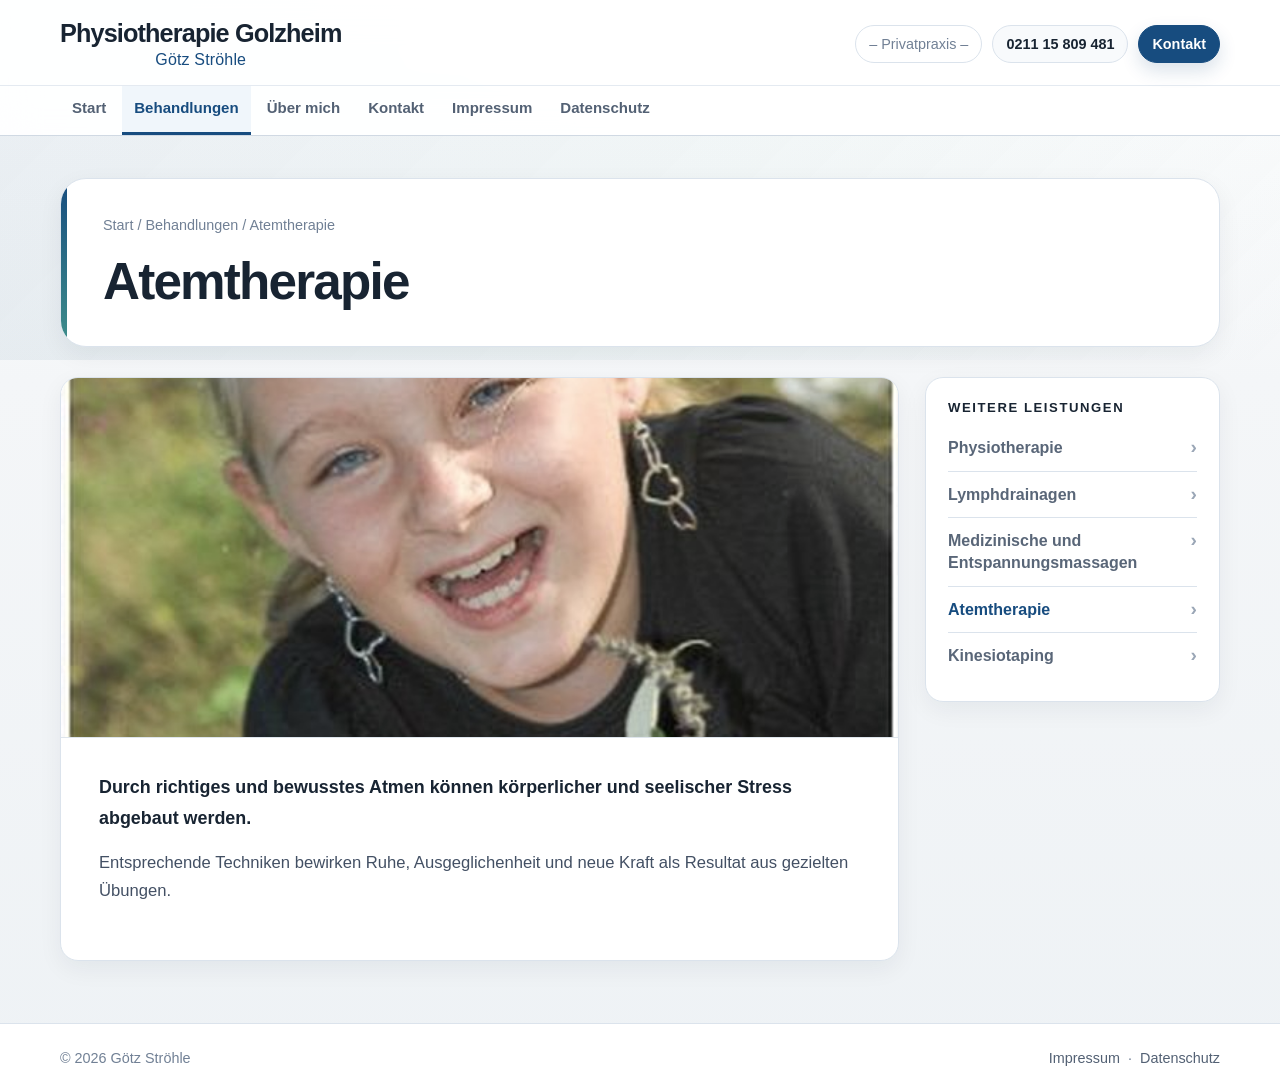
==== atemtherapie.html @ 7fd33837 "init" ====
<!doctype html>
<html lang="de">
<head>
<meta charset="utf-8">
<meta name="viewport" content="width=device-width, initial-scale=1">
<title>Atemtherapie · Physiotherapie Golzheim</title>
<meta name="description" content="Physiotherapie Golzheim – Privatpraxis Götz Ströhle in Düsseldorf-Golzheim">
<link rel="icon" href="assets/img/favicon.svg" type="image/svg+xml">
<link rel="stylesheet" href="assets/css/style.css">
</head>
<body>
<a class="skip-link" href="#content">Zum Inhalt springen</a>
<div class="page-shell">
<header class="site-header">
<div class="brand-row">
<a class="brand" href="index.html" aria-label="Physiotherapie Golzheim Startseite">
<span>Physiotherapie Golzheim</span>
<strong>Götz Ströhle</strong>
</a>
<div class="header-actions">
<span class="header-note">– Privatpraxis –</span>
<a class="header-phone" href="tel:+4921115809481">0211 15 809 481</a>
<a class="header-cta" href="kontakt.html">Kontakt</a>
</div>
</div>
<button class="nav-toggle" type="button" aria-expanded="false" aria-controls="site-nav">Menü</button>
<nav id="site-nav" class="site-nav" aria-label="Hauptnavigation">
<ul><li><a href="index.html">Start</a></li><li class="has-sub"><a class="active" href="behandlungen.html">Behandlungen</a><div class="subnav"><a href="physiotherapie.html">Physiotherapie</a><a href="lymphdrainagen.html">Lymphdrainagen</a><a href="massagen.html">Medizinische und Entspannungsmassagen</a><a href="atemtherapie.html">Atemtherapie</a><a href="kinesiotaping.html">Kinesiotaping</a></div></li><li><a href="ueber-mich.html">Über mich</a></li><li><a href="kontakt.html">Kontakt</a></li><li><a href="impressum.html">Impressum</a></li><li><a href="datenschutz.html">Datenschutz</a></li></ul>
</nav>
</header>
<main id="content">

<section class="page-title compact">
<p class="breadcrumb"><a href="index.html">Start</a> / <a href="behandlungen.html">Behandlungen</a> / Atemtherapie</p>
<h1>Atemtherapie</h1>
</section>
<div class="content-layout">
<article class="article-card">
<img class="article-image" src="assets/img/atem.jpg" alt="Atemtherapie">
<div class="article-copy"><p>Durch richtiges und bewusstes Atmen können körperlicher und seelischer Stress abgebaut werden.</p><p>Entsprechende Techniken bewirken Ruhe, Ausgeglichenheit und neue Kraft als Resultat aus gezielten Übungen.</p></div>
</article>
<aside class="side-card"><h2>Weitere Leistungen</h2><ul><li><a class="" href="physiotherapie.html">Physiotherapie</a></li><li><a class="" href="lymphdrainagen.html">Lymphdrainagen</a></li><li><a class="" href="massagen.html">Medizinische und Entspannungsmassagen</a></li><li><a class="active" href="atemtherapie.html">Atemtherapie</a></li><li><a class="" href="kinesiotaping.html">Kinesiotaping</a></li></ul></aside>
</div>

</main>
<footer class="site-footer">
<p>© 2026 Götz Ströhle</p>
<p><a href="impressum.html">Impressum</a><span>·</span><a href="datenschutz.html">Datenschutz</a></p>
</footer>
</div>
<script src="assets/js/main.js"></script>
</body>
</html>
---- assets/css/style.css ----
:root{
--ink:#182432;
--text:#435064;
--muted:#718095;
--line:#dbe3ec;
--line-strong:#c5d0dd;
--bg:#f4f6f8;
--surface:#ffffff;
--surface-soft:#f8fafc;
--blue:#174c7f;
--blue-2:#27699f;
--blue-soft:#e7f0f8;
--teal:#3f8f8b;
--teal-soft:#e7f4f2;
--radius:18px;
--radius-lg:26px;
--shadow:0 18px 48px rgba(20,38,58,.08);
--shadow-sm:0 8px 24px rgba(20,38,58,.06);
--wrap:1160px;
}
*{box-sizing:border-box}
html{scroll-behavior:smooth}
body{margin:0;font-family:-apple-system,BlinkMacSystemFont,"Segoe UI",Roboto,Arial,sans-serif;color:var(--text);background:linear-gradient(180deg,#ffffff 0,#f4f6f8 380px,#eef2f5 100%);line-height:1.7;-webkit-font-smoothing:antialiased;text-rendering:optimizeLegibility}
body::before{content:"";position:fixed;inset:0 0 auto;height:360px;background:linear-gradient(135deg,rgba(23,76,127,.08),rgba(63,143,139,.05) 55%,transparent);z-index:-1;pointer-events:none}
a{color:var(--blue);text-decoration:none}
a:hover{text-decoration:underline;text-underline-offset:4px}
img{display:block;max-width:100%;height:auto}
.skip-link{position:absolute;left:-999px;top:14px;background:#fff;color:var(--blue);padding:10px 14px;border:1px solid var(--line);border-radius:12px;box-shadow:var(--shadow-sm);z-index:100}
.skip-link:focus{left:14px}
.page-shell{min-height:100vh;display:flex;flex-direction:column}
.site-header{position:sticky;top:0;z-index:50;background:rgba(255,255,255,.94);border-bottom:1px solid rgba(197,208,221,.8);backdrop-filter:blur(18px)}
.brand-row{width:min(var(--wrap),calc(100% - 40px));margin:0 auto;display:flex;align-items:center;justify-content:space-between;gap:28px;padding:20px 0 16px}
.brand{display:grid;grid-template-columns:48px auto;grid-template-rows:auto auto;column-gap:14px;align-items:center;color:var(--ink);text-decoration:none;min-width:0}
.brand:hover{text-decoration:none}
.brand::before{content:"";grid-row:1/3;width:48px;height:48px;border:1px solid #c7d9e8;border-radius:14px;background:linear-gradient(180deg,#fff,#eef6fb);box-shadow:inset 0 0 0 6px #f7fbfd,0 6px 18px rgba(23,76,127,.10)}
.brand::after{content:"+";grid-column:1;grid-row:1/3;place-self:center;color:var(--blue);font-weight:700;font-size:26px;line-height:1}
.brand span{grid-column:2;color:var(--ink);font-size:clamp(1.18rem,2.2vw,1.58rem);line-height:1.05;font-weight:750;letter-spacing:-.035em;white-space:nowrap;overflow:hidden;text-overflow:ellipsis}
.brand strong{grid-column:2;color:var(--blue);font-size:1rem;line-height:1.2;font-weight:500;letter-spacing:.01em}
.header-actions{display:flex;align-items:center;justify-content:flex-end;gap:10px;white-space:nowrap}
.header-note,.header-phone,.header-cta{display:inline-flex;align-items:center;min-height:38px;border-radius:999px;padding:8px 13px;font-size:.9rem;line-height:1;border:1px solid var(--line);background:#fff;color:var(--muted)}
.header-phone{color:var(--ink);font-weight:650;background:var(--surface-soft)}
.header-cta{background:var(--blue);border-color:var(--blue);color:#fff;font-weight:700;box-shadow:0 8px 18px rgba(23,76,127,.16)}
.header-cta:hover{text-decoration:none;background:#123f6a}
.nav-toggle{display:none;border:1px solid var(--line-strong);background:#fff;color:var(--ink);border-radius:12px;padding:10px 13px;font:inherit;font-weight:700;line-height:1}
.site-nav{border-top:1px solid rgba(219,227,236,.75)}
.site-nav ul{width:min(var(--wrap),calc(100% - 40px));margin:0 auto;display:flex;align-items:center;gap:4px;list-style:none;padding:0}
.site-nav li{position:relative}
.site-nav a{display:block;padding:13px 12px 15px;color:#536174;text-decoration:none;font-size:.94rem;font-weight:650;line-height:1.2;border-bottom:3px solid transparent;transition:background .16s ease,color .16s ease,border-color .16s ease}
.site-nav a:hover,.site-nav a.active{color:var(--blue);border-bottom-color:var(--blue);background:rgba(231,240,248,.6);text-decoration:none}
.subnav{position:absolute;left:0;top:100%;min-width:315px;background:#fff;border:1px solid var(--line);border-radius:0 0 16px 16px;box-shadow:var(--shadow);opacity:0;pointer-events:none;transform:translateY(8px);transition:.16s ease;overflow:hidden}
.has-sub:hover .subnav,.has-sub:focus-within .subnav{opacity:1;pointer-events:auto;transform:translateY(0)}
.subnav a{border-bottom:0;padding:12px 16px;color:#536174;background:#fff;font-size:.93rem}
.subnav a+a{border-top:1px solid var(--line)}
.subnav a:hover{background:var(--surface-soft);color:var(--blue)}
main{flex:1;width:min(var(--wrap),calc(100% - 40px));margin:0 auto;padding:42px 0 62px}
h1,h2,h3{margin:0;color:var(--ink);font-weight:740;line-height:1.15;letter-spacing:-.035em}
h1{font-size:clamp(2.25rem,4.7vw,4.3rem)}
h2{font-size:clamp(1.55rem,2.8vw,2.45rem)}
h3{font-size:1.15rem}
p{margin:0 0 1rem}
.eyebrow{display:inline-flex;align-items:center;gap:10px;margin:0 0 14px;color:var(--teal);font-size:.78rem;font-weight:780;letter-spacing:.13em;text-transform:uppercase}
.eyebrow::before{content:"";width:34px;height:1px;background:var(--teal)}
.hero{display:grid;grid-template-columns:minmax(0,.88fr) minmax(420px,1fr);gap:0;align-items:stretch;overflow:hidden;background:var(--surface);border:1px solid var(--line);border-radius:var(--radius-lg);box-shadow:var(--shadow)}
.hero-image{order:2;min-height:520px;position:relative;overflow:hidden;border-left:1px solid var(--line)}
.hero-image::after{content:"";position:absolute;inset:0;background:linear-gradient(90deg,rgba(255,255,255,.18),rgba(255,255,255,0) 38%),linear-gradient(0deg,rgba(24,36,50,.08),rgba(24,36,50,0) 55%)}
.hero-image img{width:100%;height:100%;object-fit:cover;filter:saturate(.82) contrast(1.02)}
.hero-content{order:1;display:flex;flex-direction:column;justify-content:center;padding:62px 52px;background:linear-gradient(180deg,#ffffff,var(--surface-soft))}
.hero h1{max-width:620px;margin-bottom:20px;color:#102235}
.hero p:not(.eyebrow){max-width:600px;color:#4f5d6f;font-size:1.09rem;margin-bottom:28px}
.hero-actions,.button-row,.vcard-actions{display:flex;flex-wrap:wrap;gap:12px;align-items:center}
.button{display:inline-flex;align-items:center;justify-content:center;min-height:46px;padding:12px 18px;border-radius:12px;border:1px solid var(--line-strong);font-weight:720;line-height:1.2;text-decoration:none;transition:transform .16s ease,box-shadow .16s ease,background .16s ease,border-color .16s ease}
.button:hover{text-decoration:none;transform:translateY(-1px)}
.button.primary{background:var(--blue);border-color:var(--blue);color:#fff;box-shadow:0 10px 22px rgba(23,76,127,.16)}
.button.primary:hover{background:#123f6a}
.button.secondary{background:#fff;color:var(--blue)}
.button.secondary:hover{background:var(--blue-soft);border-color:#bdd0e3}
.section{margin-top:56px;padding-top:52px;border-top:1px solid var(--line)}
.intro-grid{display:grid;grid-template-columns:1fr .85fr;gap:64px;align-items:start}
.intro-grid h2{max-width:720px}
.intro-grid p:last-child{color:var(--text);font-size:1.05rem;margin-top:8px;border-left:3px solid var(--teal);padding-left:22px}
.service-grid{display:grid;grid-template-columns:repeat(3,minmax(0,1fr));gap:18px;margin-top:28px}
.service-grid.large{margin-top:0}
.service-card{position:relative;display:grid;grid-template-rows:160px auto;min-height:252px;background:#fff;border:1px solid var(--line);border-radius:var(--radius);overflow:hidden;color:var(--ink);text-decoration:none;box-shadow:0 1px 0 rgba(255,255,255,.8);transition:transform .16s ease,box-shadow .16s ease,border-color .16s ease}
.service-card:hover{text-decoration:none;transform:translateY(-3px);box-shadow:var(--shadow-sm);border-color:#bfd0df}
.service-card img{width:100%;height:100%;object-fit:cover;filter:saturate(.78) contrast(1.02);border-bottom:1px solid var(--line);transition:filter .16s ease}
.service-card:hover img{filter:saturate(.95) contrast(1.04)}
.service-card span{display:flex;align-items:flex-start;min-height:92px;padding:22px 46px 22px 22px;color:var(--ink);font-weight:760;font-size:1.02rem;line-height:1.25;letter-spacing:-.01em}
.service-card::after{content:"→";position:absolute;right:18px;bottom:18px;width:28px;height:28px;border-radius:50%;display:grid;place-items:center;background:var(--blue-soft);color:var(--blue);font-weight:800}
.split-panel{display:grid;grid-template-columns:minmax(0,1fr) auto;align-items:center;gap:30px;margin-top:56px;padding:34px;border:1px solid var(--line);border-radius:var(--radius-lg);background:linear-gradient(135deg,#f8fbfc 0,#eef7f5 100%);box-shadow:var(--shadow-sm)}
.split-panel .eyebrow{color:var(--blue)}
.split-panel .eyebrow::before{background:var(--blue)}
.split-panel h2{margin-bottom:12px;font-size:clamp(1.45rem,2.4vw,2.15rem)}
.split-panel p:last-child{max-width:760px;color:#4f5d6f;margin:0}
.page-title{position:relative;overflow:hidden;margin-bottom:30px;padding:42px 42px;border:1px solid var(--line);border-radius:var(--radius-lg);background:#fff;box-shadow:var(--shadow-sm)}
.page-title::before{content:"";position:absolute;left:0;top:0;bottom:0;width:6px;background:linear-gradient(180deg,var(--blue),var(--teal))}
.page-title.compact{padding-top:34px;padding-bottom:34px}
.page-title h1{max-width:940px;font-size:clamp(2rem,4vw,3.5rem)}
.page-title p:not(.eyebrow):not(.breadcrumb){max-width:780px;margin:18px 0 0;color:var(--text);font-size:1.04rem}
.breadcrumb{margin:0 0 16px;color:var(--muted);font-size:.9rem}
.breadcrumb a{color:var(--muted)}
.content-layout{display:grid;grid-template-columns:minmax(0,1fr) 295px;gap:26px;align-items:start}
.article-card,.side-card,.portrait-card,.qualification-card,.contact-card,.map-card,.legal-card,.vcard{background:#fff;border:1px solid var(--line);border-radius:var(--radius);box-shadow:var(--shadow-sm)}
.article-card{overflow:hidden}
.article-image{width:100%;height:360px;object-fit:cover;filter:saturate(.78) contrast(1.02);border-bottom:1px solid var(--line)}
.article-copy{padding:34px 38px 38px;color:var(--text);font-size:1.04rem}
.article-copy p{max-width:820px}
.article-copy p:first-child{color:var(--ink);font-size:1.12rem;font-weight:640}
.side-card{padding:22px;position:sticky;top:132px;background:#fff}
.side-card h2{margin-bottom:10px;color:var(--ink);font-size:.82rem;letter-spacing:.12em;text-transform:uppercase}
.side-card ul{list-style:none;margin:0;padding:0}
.side-card li+li{border-top:1px solid var(--line)}
.side-card a{display:flex;justify-content:space-between;gap:14px;padding:12px 0;color:#596678;text-decoration:none;font-weight:620;line-height:1.35}
.side-card a::after{content:"›";color:#9aa6b6;font-size:1.2rem;line-height:1}
.side-card a.active,.side-card a:hover{color:var(--blue)}
.about-layout{display:grid;grid-template-columns:300px minmax(0,1fr);gap:28px;align-items:start}
.portrait-card{overflow:hidden;background:#fff;text-align:center}
.portrait-card img{width:100%;aspect-ratio:4/5;object-fit:cover;filter:saturate(.78) contrast(1.02);border-bottom:1px solid var(--line)}
.portrait-card p{padding:18px 20px 20px;margin:0;color:var(--text);font-weight:650}
.qualification-card{padding:32px 34px}
.check-list{list-style:none;margin:0;padding:0;display:grid;grid-template-columns:repeat(2,minmax(0,1fr));gap:12px 24px}
.check-list li{position:relative;padding-left:30px;color:var(--text);line-height:1.5}
.check-list li::before{content:"";position:absolute;left:0;top:.4em;width:17px;height:17px;border-radius:50%;background:var(--teal-soft);border:1px solid #bdd8d5}
.check-list li::after{content:"";position:absolute;left:5px;top:calc(.4em + 5px);width:7px;height:4px;border-left:2px solid var(--teal);border-bottom:2px solid var(--teal);transform:rotate(-45deg)}
.contact-layout{display:grid;grid-template-columns:1fr .85fr;gap:24px}
.contact-card{display:grid;grid-template-columns:62px minmax(0,1fr);gap:22px;padding:32px;background:#fff}
.contact-icon{width:62px;height:62px;border-radius:16px;background:var(--blue-soft);border:1px solid #bdd0e3;color:var(--blue);display:grid;place-items:center;font-size:1.45rem;font-weight:700}
.contact-card h2,.map-card h2{margin-bottom:12px;font-size:1.18rem;letter-spacing:-.01em}
.contact-card p{color:var(--text)}
.map-card{position:relative;overflow:hidden;padding:32px;background:linear-gradient(135deg,#123f6a,#1f5f92);color:#e8f2fa;min-height:260px}
.map-card::after{content:"";position:absolute;right:22px;bottom:22px;width:118px;height:118px;border-radius:50%;border:1px solid rgba(255,255,255,.22);box-shadow:0 0 0 20px rgba(255,255,255,.04),0 0 0 42px rgba(255,255,255,.025)}
.map-card h2{color:#fff;position:relative;z-index:1}
.map-card p{color:#dbeaf5;position:relative;z-index:1}
.map-card .button{position:relative;z-index:1;background:#fff;color:var(--blue);border-color:#fff}
.legal-card{max-width:920px;margin:0 auto;padding:38px 42px;color:var(--text)}
.legal-card h2{font-size:1.18rem;margin:30px 0 10px;color:var(--ink);letter-spacing:-.01em}
.legal-card h2:first-child{margin-top:0}
.legal-card p{max-width:780px}
.small-note{margin-top:28px;padding-top:18px;border-top:1px solid var(--line);font-size:.92rem;color:var(--muted)!important}
.vcard-page{min-height:680px;display:grid;place-items:center;padding:36px;background:linear-gradient(135deg,#f7fafc,#eaf2f7);border:1px solid var(--line);border-radius:var(--radius-lg)}
.vcard{width:min(560px,100%);padding:42px;text-align:center;box-shadow:var(--shadow)}
.vcard .eyebrow{justify-content:center;color:var(--teal)}
.vcard .eyebrow::before{display:none}
.vcard h1{font-size:clamp(2.3rem,6vw,4rem);margin-bottom:12px}
.vcard-subtitle{color:var(--blue);font-weight:720;margin-bottom:18px}
.vcard-actions{justify-content:center;margin:26px 0 18px}
.back-link{display:inline-flex;margin-top:8px;color:var(--muted);font-weight:650}
.site-footer{border-top:1px solid var(--line);background:#fff}
.site-footer{display:flex;align-items:center;justify-content:space-between;gap:18px;width:100%;padding:22px max(20px,calc((100% - var(--wrap))/2));color:var(--muted);font-size:.9rem}
.site-footer p{display:flex;gap:8px;align-items:center;margin:0}
.site-footer a{color:#536174}
@media (max-width:1040px){
.brand-row{align-items:flex-start}
.header-actions{flex-wrap:wrap}
.hero{grid-template-columns:1fr}
.hero-image{order:1;min-height:340px;border-left:0;border-bottom:1px solid var(--line)}
.hero-content{order:2;padding:44px 38px}
.intro-grid,.content-layout,.about-layout,.contact-layout{grid-template-columns:1fr}
.side-card{position:static}
.service-grid{grid-template-columns:repeat(2,minmax(0,1fr))}
.article-image{height:300px}
.check-list{grid-template-columns:1fr}
}
@media (max-width:760px){
body{background:#f4f6f8}
.brand-row{width:calc(100% - 32px);padding:16px 0 12px;display:grid;grid-template-columns:1fr auto;gap:14px;align-items:center}
.brand{grid-template-columns:42px auto}
.brand::before{width:42px;height:42px;border-radius:12px}
.brand::after{font-size:24px}
.brand span{white-space:normal;font-size:1.15rem}
.header-actions{display:none}
.nav-toggle{display:inline-flex;justify-self:end}
.site-nav{display:none;border-top:1px solid var(--line)}
.site-nav.open{display:block}
.site-nav ul{width:calc(100% - 32px);display:block;padding:8px 0 12px}
.site-nav a{border-bottom:0;border-left:3px solid transparent;border-radius:8px;padding:12px 10px}
.site-nav a:hover,.site-nav a.active{border-left-color:var(--blue);border-bottom-color:transparent}
.subnav{position:static;opacity:1;pointer-events:auto;transform:none;min-width:0;border:0;border-left:1px solid var(--line);border-radius:0;box-shadow:none;margin-left:18px;background:transparent;overflow:visible}
.subnav a{background:transparent;border-top:0;padding:10px 12px;font-size:.9rem}
main{width:calc(100% - 32px);padding:28px 0 44px}
.hero{border-radius:20px}
.hero-image{min-height:240px}
.hero-content{padding:34px 24px}
.hero p:not(.eyebrow){font-size:1rem}
h1{font-size:2.25rem}
.section{margin-top:42px;padding-top:38px}
.intro-grid{gap:18px}
.intro-grid p:last-child{padding-left:16px}
.service-grid{grid-template-columns:1fr;gap:14px}
.service-card{grid-template-rows:150px auto;min-height:232px}
.split-panel{grid-template-columns:1fr;padding:26px;border-radius:20px;margin-top:42px}
.page-title{padding:30px 24px;border-radius:20px}
.article-copy,.qualification-card,.contact-card,.map-card,.legal-card,.vcard{padding:26px 24px}
.contact-card{grid-template-columns:1fr}
.contact-icon{width:54px;height:54px}
.button{width:100%}
.hero-actions .button,.button-row .button,.vcard-actions .button{width:100%}
.site-footer{display:block;padding:22px 16px}
.site-footer p+p{margin-top:8px}
}
@media (max-width:420px){
main{width:calc(100% - 24px)}
.brand-row,.site-nav ul{width:calc(100% - 24px)}
.hero-content{padding:30px 20px}
.service-card span{padding-right:40px}
}

/* Anpassung: Header ohne Logo-/Icon-Marke, nur typografische Praxisbezeichnung */
.brand{
  display:flex;
  flex-direction:column;
  gap:3px;
  padding:0;
}
.brand::before,
.brand::after{
  content:none !important;
  display:none !important;
}
.brand span,
.brand strong{
  grid-column:auto;
}
@media (max-width: 760px){
  .brand{
    display:flex;
    flex-direction:column;
    gap:2px;
  }
}

/* Anpassung: Behandlungsbezeichnungen direkt auf den Kacheln */
.service-card{
  display:block;
  min-height:270px;
  border-radius:22px;
  background:#102f4d;
  isolation:isolate;
}
.service-card img{
  position:absolute;
  inset:0;
  width:100%;
  height:100%;
  object-fit:cover;
  border-bottom:0;
  filter:saturate(.78) contrast(1.04) brightness(.88);
}
.service-card::before{
  content:"";
  position:absolute;
  inset:0;
  z-index:1;
  background:linear-gradient(180deg,rgba(12,31,48,.08) 0%,rgba(12,31,48,.26) 42%,rgba(12,31,48,.82) 100%);
  pointer-events:none;
}
.service-card span{
  position:absolute;
  left:22px;
  right:62px;
  bottom:22px;
  z-index:2;
  display:block;
  min-height:0;
  padding:0;
  color:#fff;
  font-size:1.1rem;
  font-weight:780;
  line-height:1.22;
  letter-spacing:-.015em;
  text-shadow:0 2px 14px rgba(0,0,0,.34);
}
.service-card::after{
  z-index:2;
  right:20px;
  bottom:20px;
  background:rgba(255,255,255,.16);
  border:1px solid rgba(255,255,255,.35);
  color:#fff;
  backdrop-filter:blur(10px);
}
.service-card:hover img{
  filter:saturate(.9) contrast(1.05) brightness(.92);
}
@media (max-width:760px){
  .service-card{
    min-height:230px;
  }
  .service-card span{
    left:20px;
    right:58px;
    bottom:20px;
    font-size:1.05rem;
  }
}
@media (max-width:420px){
  .service-card span{
    padding:0;
    right:56px;
  }
}
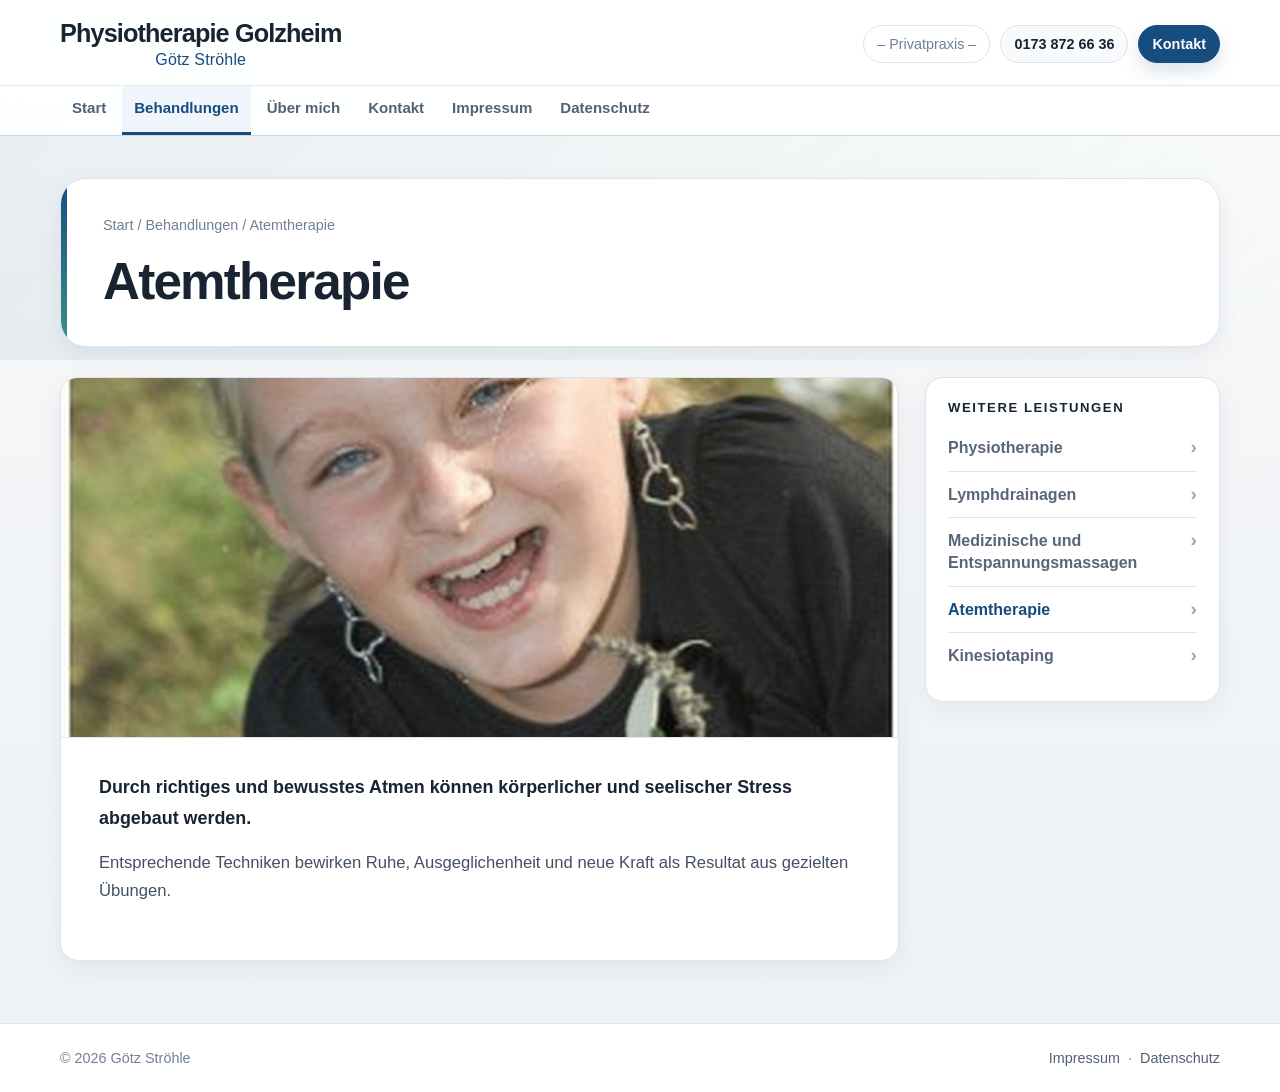
==== commit 045fcfc5: "c" ====
--- a/atemtherapie.html
+++ b/atemtherapie.html
@@ -19,7 +19,7 @@
 </a>
 <div class="header-actions">
 <span class="header-note">– Privatpraxis –</span>
-<a class="header-phone" href="tel:+4921115809481">0211 15 809 481</a>
+<a class="header-phone" href="tel:+491738726636">0173 872 66 36</a>
 <a class="header-cta" href="kontakt.html">Kontakt</a>
 </div>
 </div>
